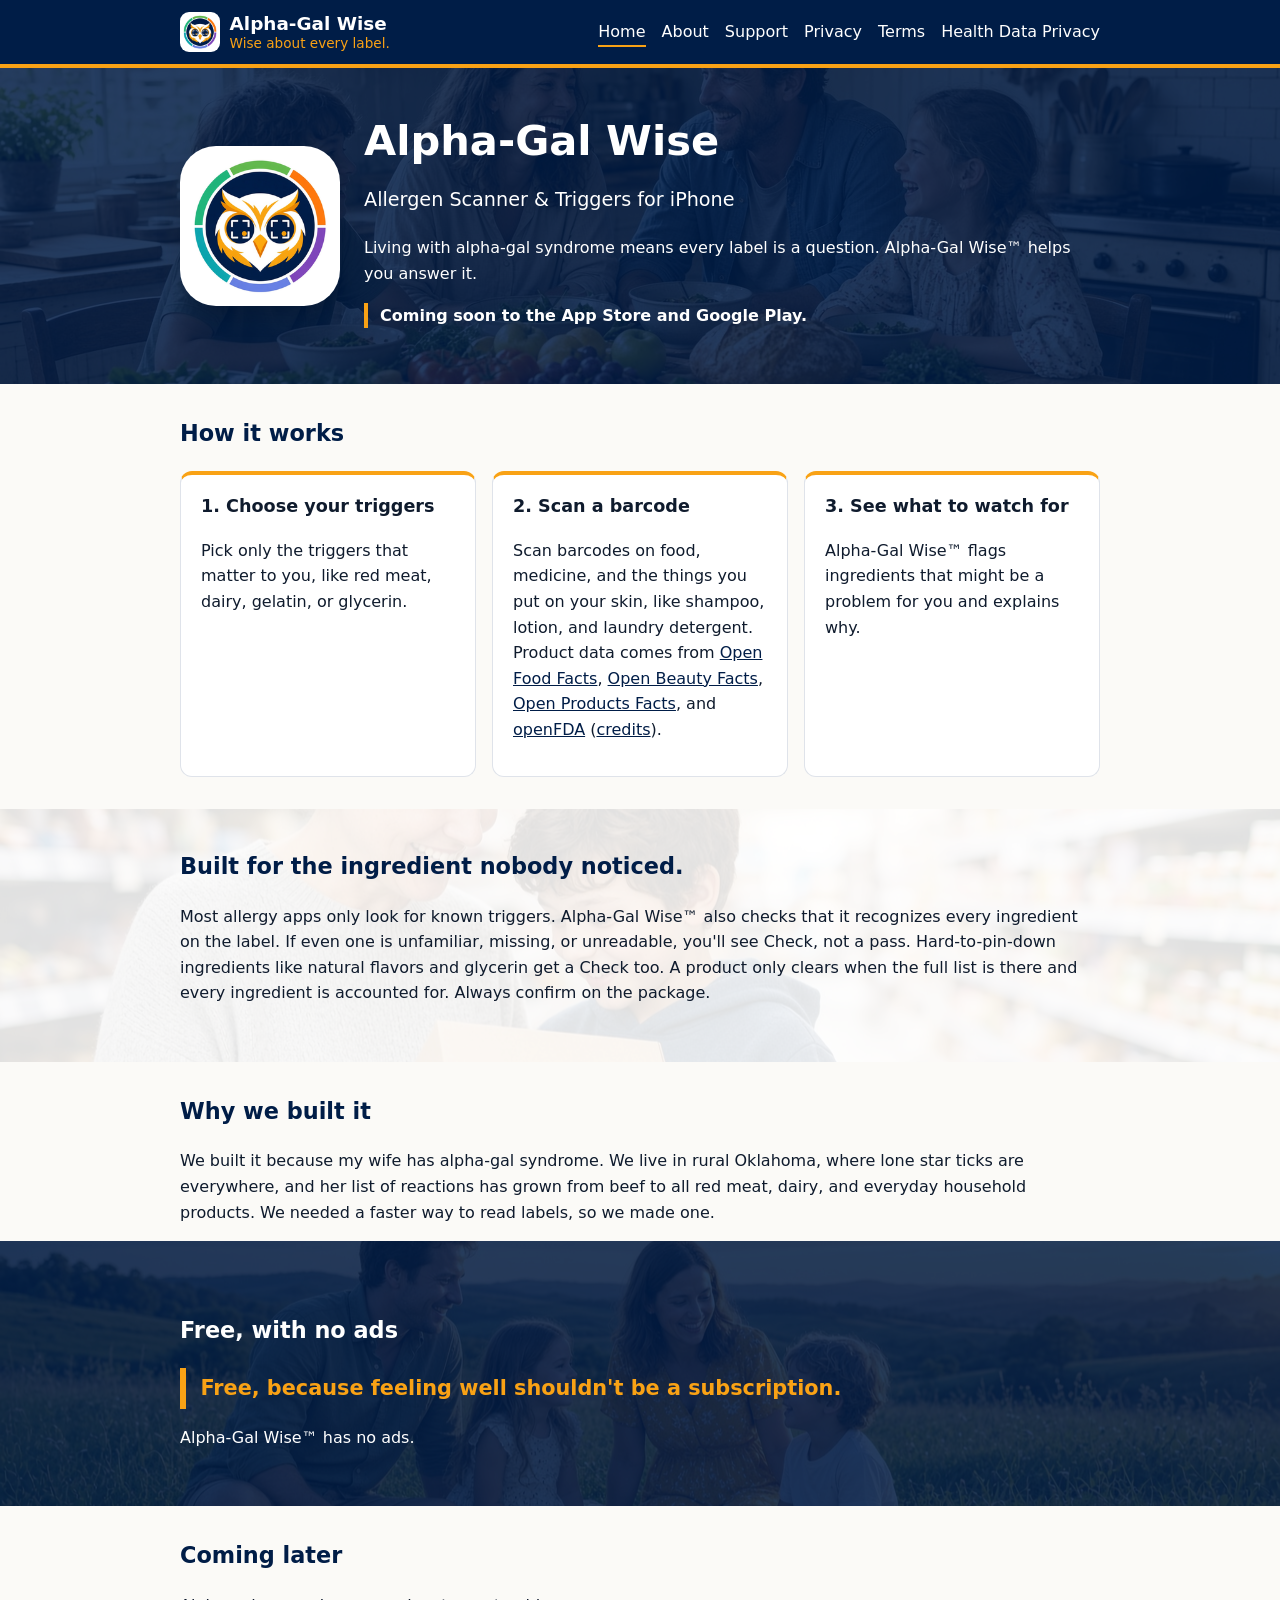
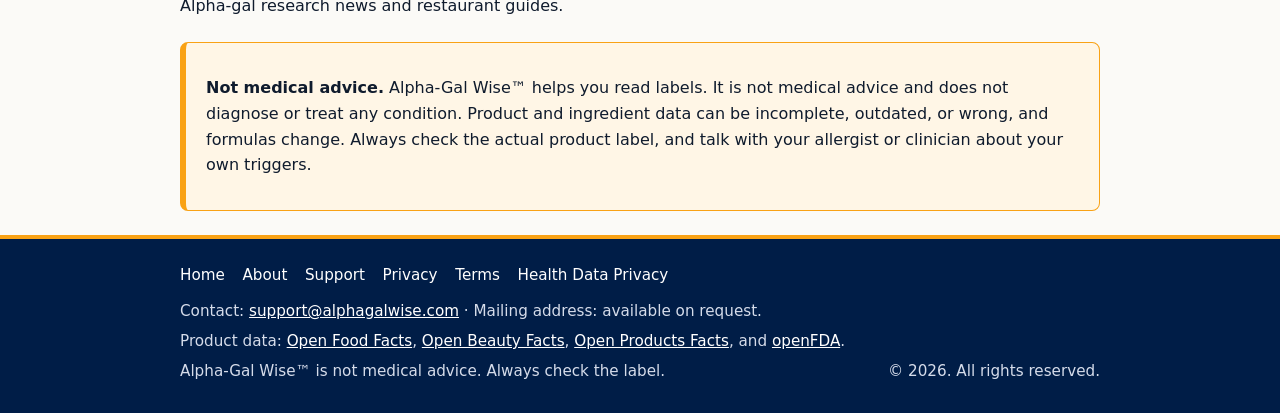
==== index.html @ 7f1a2534 "Footer: copyright right-aligned on the disclaimer line" ====
<!doctype html>
<html lang="en">
<head>
<meta charset="utf-8">
<meta name="viewport" content="width=device-width, initial-scale=1">
<title>Alpha-Gal Wise | Allergen Scanner & Triggers</title>
<meta name="description" content="Choose your alpha-gal triggers and scan barcodes on food, medicine, and personal care products to see which ingredients might be a problem for you.">
<link rel="canonical" href="https://alphagalwise.com/">
<link rel="icon" href="/favicon.ico" sizes="any">
<link rel="icon" type="image/png" sizes="32x32" href="/assets/favicon-32.png">
<link rel="apple-touch-icon" href="/assets/apple-touch-icon.png">
<link rel="stylesheet" href="/assets/style.css">
<meta property="og:title" content="Alpha-Gal Wise | Allergen Scanner & Triggers">
<meta property="og:description" content="Choose your alpha-gal triggers and scan barcodes on food, medicine, and personal care products to see which ingredients might be a problem for you.">
<meta property="og:image" content="https://alphagalwise.com/assets/og-image.png">
<meta property="og:image:width" content="1200">
<meta property="og:image:height" content="630">
<meta property="og:image:alt" content="Alpha-Gal Wise app icon with the slogan: Free, because feeling well shouldn't be a subscription.">
<meta property="og:url" content="https://alphagalwise.com/">
<meta property="og:type" content="website">
<meta property="og:site_name" content="Alpha-Gal Wise">
<meta name="twitter:card" content="summary_large_image">
<meta name="theme-color" content="#001D47">
</head>
<body>
<a class="skip" href="#main">Skip to main content</a>
<header class="site"><div class="wrap">
<a class="brand" href="/"><img src="/assets/icon-256.png" alt="" width="40" height="40"><span class="brand-text"><span class="brand-name">Alpha-Gal Wise</span><span class="tagline">Wise about every label.</span></span></a>
<nav aria-label="Main"><ul><li><a href="index.html" aria-current="page">Home</a></li><li><a href="about.html">About</a></li><li><a href="support.html">Support</a></li><li><a href="privacy.html">Privacy</a></li><li><a href="terms.html">Terms</a></li><li><a href="health-data-privacy.html">Health Data Privacy</a></li></ul></nav>
</div></header>
<main id="main" class="wrap">

<section class="hero bleed photo-navy" style="--img:url(/assets/mock/kitchen.jpg)" aria-labelledby="h1">
<img src="/assets/icon-256.png" alt="Alpha-Gal Wise app icon" width="160" height="160">
<div>
<h1 id="h1">Alpha-Gal Wise</h1>
<p class="lead">Allergen Scanner &amp; Triggers for iPhone</p>
<p>Living with alpha-gal syndrome means every label is a question. Alpha-Gal Wise&trade; helps you answer it.</p>
<p class="soon">Coming soon to the App Store and Google Play.</p>
</div>
</section>

<h2>How it works</h2>
<div class="grid">
<div class="card"><h3>1. Choose your triggers</h3><p>Pick only the triggers that matter to you, like red meat, dairy, gelatin, or glycerin.</p></div>
<div class="card"><h3>2. Scan a barcode</h3><p>Scan barcodes on food, medicine, and the things you put on your skin, like shampoo, lotion, and laundry detergent. Product data comes from <a href="https://world.openfoodfacts.org" target="_blank" rel="noopener">Open Food Facts</a>, <a href="https://world.openbeautyfacts.org" target="_blank" rel="noopener">Open Beauty Facts</a>, <a href="https://world.openproductsfacts.org" target="_blank" rel="noopener">Open Products Facts</a>, and <a href="https://open.fda.gov" target="_blank" rel="noopener">openFDA</a> (<a href="/support.html#credits">credits</a>).</p></div>
<div class="card"><h3>3. See what to watch for</h3><p>Alpha-Gal Wise&trade; flags ingredients that might be a problem for you and explains why.</p></div>
</div>

<section class="feature bleed photo-white" style="--img:url(/assets/mock/grocery.jpg)" aria-labelledby="unknowns">
<h2 id="unknowns">Built for the ingredient nobody noticed.</h2>
<p>Most allergy apps only look for known triggers. Alpha-Gal Wise&trade; also checks that it recognizes every ingredient on the label. If even one is unfamiliar, missing, or unreadable, you'll see Check, not a pass. Hard-to-pin-down ingredients like natural flavors and glycerin get a Check too. A product only clears when the full list is there and every ingredient is accounted for. Always confirm on the package.</p>
</section>

<h2>Why we built it</h2>
<p>We built it because my wife has alpha-gal syndrome. We live in rural Oklahoma, where lone star ticks are everywhere, and her list of reactions has grown from beef to all red meat, dairy, and everyday household products. We needed a faster way to read labels, so we made one.</p>

<section class="bleed photo-navy" style="--img:url(/assets/mock/picnic.jpg)">
<h2>Free, with no ads</h2>
<p class="slogan">Free, because feeling well shouldn't be a subscription.</p>
<p>Alpha-Gal Wise&trade; has no ads.</p>
</section>

<h2>Coming later</h2>
<p>Alpha-gal research news and restaurant guides.</p>

<div class="notice" role="note"><p><strong>Not medical advice.</strong> Alpha-Gal Wise&trade; helps you read labels. It is not medical advice and does not diagnose or treat any condition. Product and ingredient data can be incomplete, outdated, or wrong, and formulas change. Always check the actual product label, and talk with your allergist or clinician about your own triggers.</p></div>

</main>
<footer class="site"><div class="wrap">
<nav aria-label="Footer"><ul><li><a href="index.html">Home</a></li><li><a href="about.html">About</a></li><li><a href="support.html">Support</a></li><li><a href="privacy.html">Privacy</a></li><li><a href="terms.html">Terms</a></li><li><a href="health-data-privacy.html">Health Data Privacy</a></li></ul></nav>
<p>Contact: <a href="mailto:support@alphagalwise.com">support@alphagalwise.com</a> &middot; Mailing address: available on request.</p>
<p>Product data: <a href="https://world.openfoodfacts.org" target="_blank" rel="noopener">Open Food Facts</a>, <a href="https://world.openbeautyfacts.org" target="_blank" rel="noopener">Open Beauty Facts</a>, <a href="https://world.openproductsfacts.org" target="_blank" rel="noopener">Open Products Facts</a>, and <a href="https://open.fda.gov" target="_blank" rel="noopener">openFDA</a>.</p>
<p class="foot-row"><span>Alpha-Gal Wise&trade; is not medical advice. Always check the label.</span><span class="foot-copy">&copy; 2026. All rights reserved.</span></p>
</div></footer>
</body>
</html>
---- assets/style.css ----
:root{--navy:#001D47;--amber:#F9A215;--bg:#fbfaf7;--fg:#0f1b2d;--muted:#4a5568;--accent:#001D47;--link:#001D47;--link-h:#1a3f7a;--card:#fff;--line:#dfe3ea;--warn:#fff6e6;--warn-line:#F9A215;--hdr:#001D47;--hdr-fg:#fff;--hdr-muted:#d5dcea}
*{box-sizing:border-box}
html{font-size:100%}
body{margin:0;font-family:system-ui,-apple-system,"Segoe UI",Roboto,Helvetica,Arial,sans-serif;line-height:1.6;color:var(--fg);background:var(--bg)}
a{color:var(--link)}a:hover{color:var(--link-h)}
:focus-visible{outline:3px solid var(--amber);outline-offset:2px}
.skip{position:absolute;left:-999px;top:0;background:var(--amber);color:var(--navy);padding:.5rem 1rem;z-index:10;font-weight:700}.skip:focus{left:0}
.wrap{max-width:60rem;margin:0 auto;padding:0 1.25rem}
header.site{background:var(--hdr);border-bottom:4px solid var(--amber)}
header.site .wrap{display:flex;flex-wrap:wrap;align-items:center;justify-content:space-between;gap:.75rem;padding-top:.75rem;padding-bottom:.75rem}
.brand{display:flex;align-items:center;gap:.6rem;text-decoration:none;color:var(--hdr-fg)}
.brand:hover{color:var(--hdr-fg)}
.brand img{width:40px;height:40px;border-radius:9px}
.brand-text{display:flex;flex-direction:column;line-height:1.2}
.brand-name{font-weight:700;font-size:1.15rem}
.tagline{font-size:.85rem;color:var(--amber);font-weight:500}
nav ul{list-style:none;margin:0;padding:0;display:flex;flex-wrap:wrap;gap:.25rem 1rem}
nav a{text-decoration:none;font-weight:500;padding:.25rem 0}
header.site nav a{color:var(--hdr-fg)}header.site nav a:hover{color:var(--amber)}
nav a[aria-current=page]{border-bottom:2px solid var(--amber)}
main{padding:2rem 0 3rem}
h1{font-size:clamp(1.8rem,4vw,2.6rem);line-height:1.2;margin:.2em 0 .4em;color:var(--accent)}
h2{font-size:1.4rem;margin-top:2rem;color:var(--accent)}h3{font-size:1.1rem;margin-top:1.5rem}
.hero{display:grid;grid-template-columns:1fr;gap:1.5rem;align-items:center}
.hero img{width:160px;height:160px;border-radius:36px;box-shadow:0 8px 24px rgba(0,0,0,.15)}
@media(min-width:44rem){.hero{grid-template-columns:auto 1fr}}
.lead{font-size:1.2rem;color:var(--muted)}
.soon{font-weight:600;color:var(--fg);border-left:4px solid var(--amber);padding-left:.75rem}
.slogan{font-size:1.3rem;font-weight:700;color:var(--accent);border-left:6px solid var(--amber);padding:.25rem 0 .25rem .9rem;margin:1rem 0}
.feature{background:var(--card);border:1px solid var(--line);border-left:6px solid var(--amber);border-radius:12px;padding:.25rem 1.25rem 1rem;margin-top:2rem}
.feature h2{margin-top:1rem}
.grid{display:grid;gap:1rem;grid-template-columns:repeat(auto-fit,minmax(15rem,1fr));margin-top:1rem}
.card{background:var(--card);border:1px solid var(--line);border-top:4px solid var(--amber);border-radius:12px;padding:1.1rem 1.25rem}
.card h3{margin-top:0}
.notice{background:var(--warn);border:1px solid var(--warn-line);border-left-width:6px;border-radius:8px;padding:1rem 1.25rem;margin:1.5rem 0}
.btn{display:inline-block;background:var(--amber);color:var(--navy);text-decoration:none;padding:.7rem 1.2rem;border-radius:10px;font-weight:700}.btn:hover{background:#ffb84a;color:var(--navy)}
details{background:var(--card);border:1px solid var(--line);border-radius:10px;padding:.75rem 1rem;margin:.6rem 0}
summary{cursor:pointer;font-weight:600}
blockquote{margin:1rem 0;padding:.25rem 1rem;border-left:4px solid var(--amber);background:var(--card)}
footer.site{border-top:4px solid var(--amber);background:var(--hdr);padding:1.5rem 0;font-size:.95rem;color:var(--hdr-muted)}
footer.site a{color:#fff}footer.site a:hover{color:var(--amber)}
footer.site ul{list-style:none;padding:0;margin:0 0 .75rem;display:flex;flex-wrap:wrap;gap:.25rem 1.1rem}
footer.site p{margin:.35rem 0}
@media(prefers-color-scheme:dark){:root{--bg:#001D47;--fg:#eef2f8;--muted:#c3cde0;--accent:#F9A215;--link:#F9A215;--link-h:#ffc766;--card:#0a2b5e;--line:#23457a;--warn:#0a2b5e;--warn-line:#F9A215;--hdr:#00142f;--hdr-muted:#c3cde0}}
@media(prefers-reduced-motion:reduce){*{transition:none!important;animation:none!important}}

/* MOCKUP: photo section backgrounds */
body{overflow-x:clip}
main:has(.hero.bleed){padding-top:0}
.bleed{position:relative;isolation:isolate;margin-left:calc(50% - 50vw);margin-right:calc(50% - 50vw);padding:2.5rem max(1.25rem,calc(50vw - 30rem + 1.25rem));background:var(--img) center/cover no-repeat;border:0;border-radius:0}
.bleed::before{content:"";position:absolute;inset:0;z-index:-1}
.photo-navy::before{background:rgba(0,29,71,var(--ov,.85))}
.photo-white::before{background:rgba(255,255,255,var(--ov,.88))}
.photo-navy p,.photo-navy .lead,.photo-navy h1,.photo-navy h2,.photo-navy .soon{color:#fff}
.photo-navy .slogan{color:#F9A215;border-left-color:#F9A215}
.photo-white h2{color:#001D47}.photo-white p{color:#0f1b2d}
.hero.bleed{margin-top:0}
.feature.bleed{margin-top:2rem}.feature.bleed h2{margin-top:0}
.photo-navy a{color:#fff}
.bleed.about-free{margin:2rem calc(50% - 50vw)}
.photo-navy.warm::before{background:linear-gradient(rgba(74,38,20,.74),rgba(130,68,26,.80))}
.photo-navy.warm .slogan{color:#FFE2A8;border-left-color:#F9A215}

.foot-row{display:flex;flex-wrap:wrap;justify-content:space-between;gap:.25rem 1rem}
.foot-copy{margin-left:auto;text-align:right}
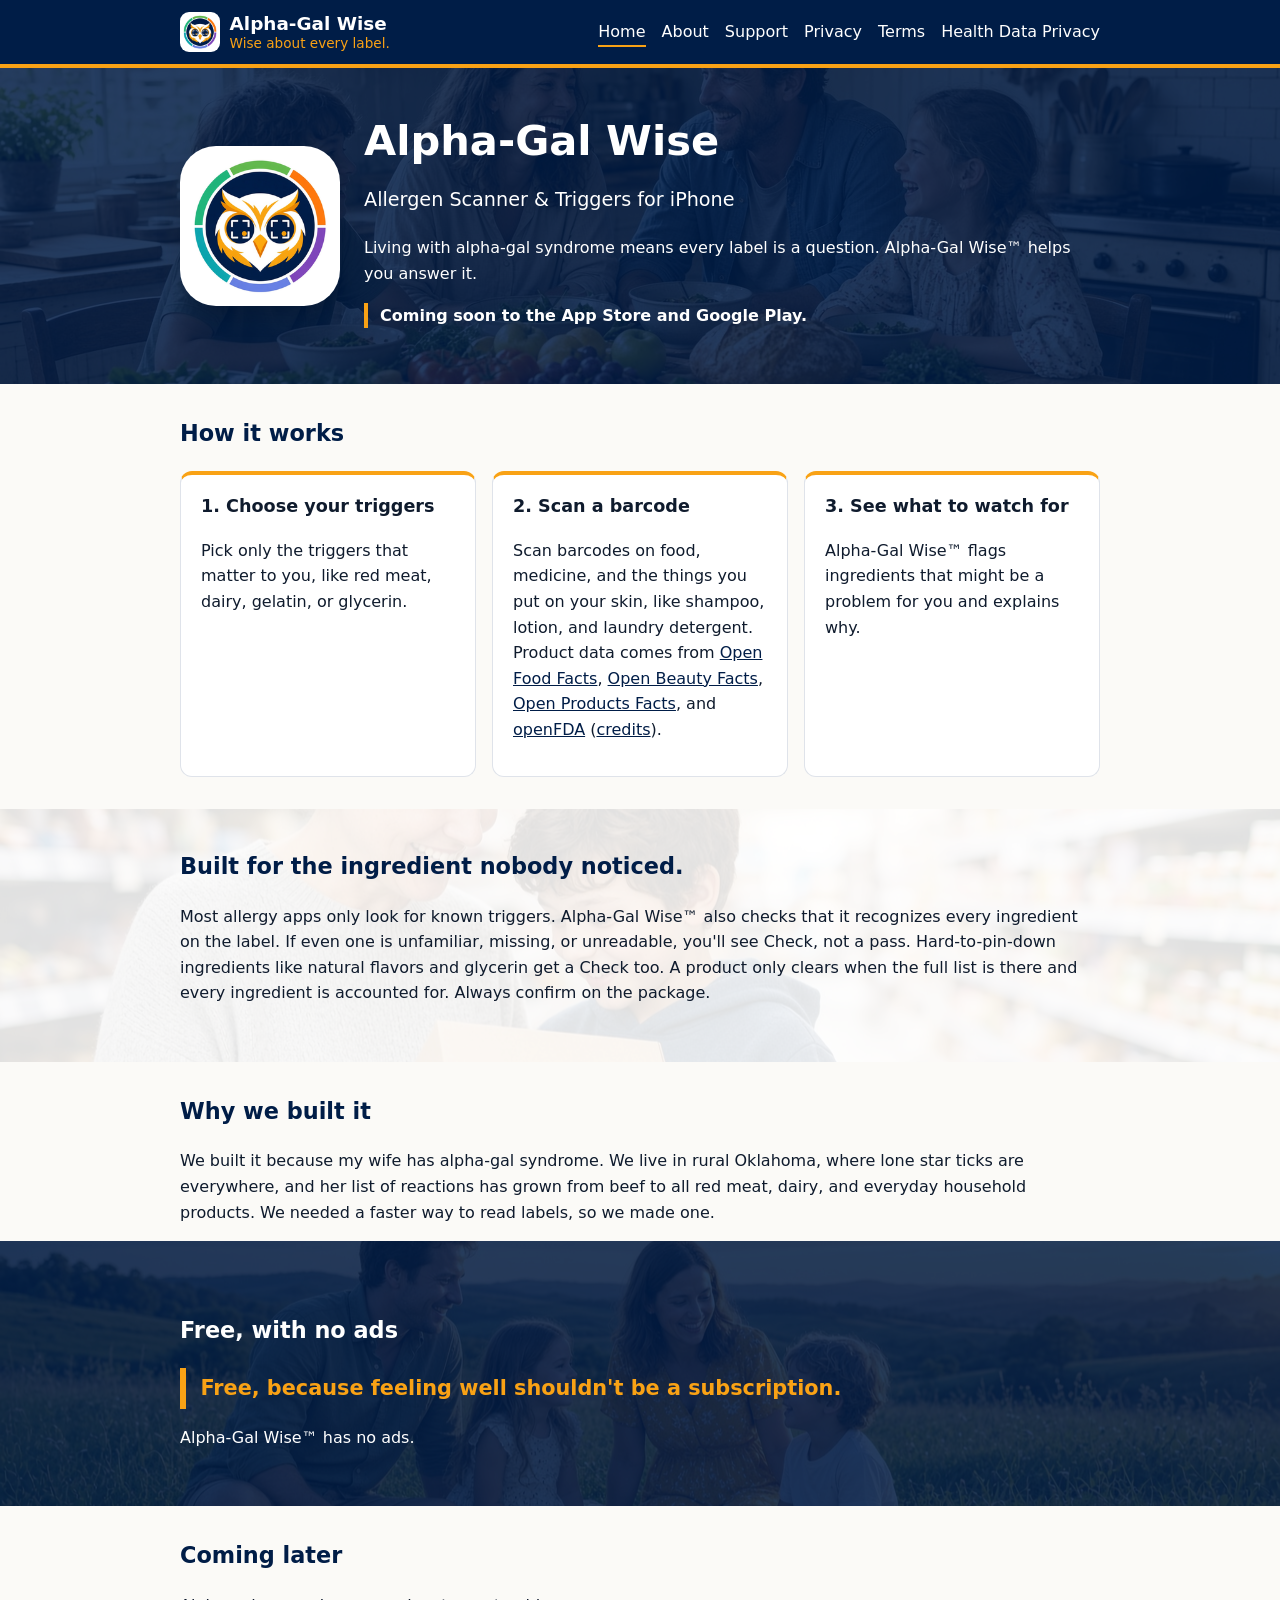
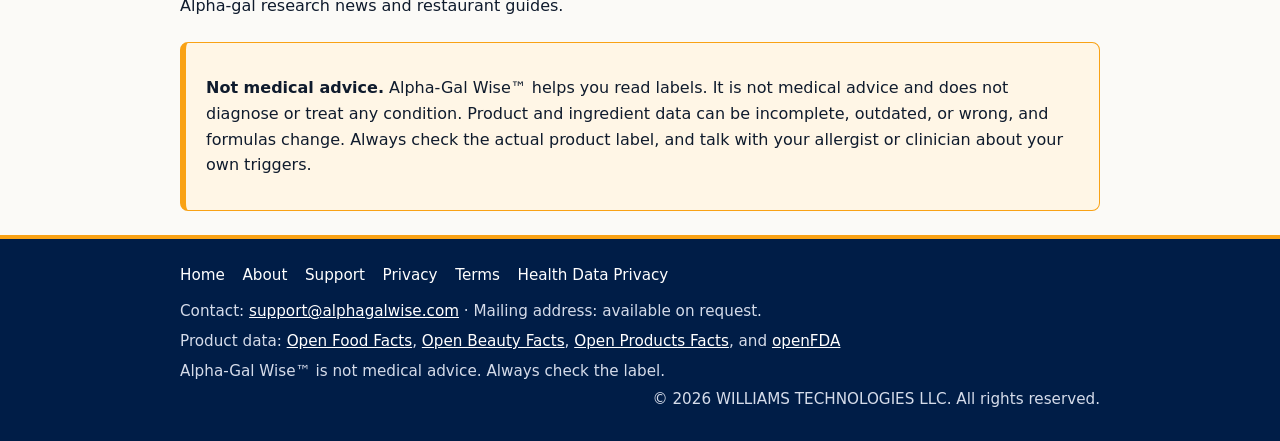
==== commit 04108780: "Unified footer on all pages" ====
--- a/index.html
+++ b/index.html
@@ -70,8 +70,8 @@
 <footer class="site"><div class="wrap">
 <nav aria-label="Footer"><ul><li><a href="index.html">Home</a></li><li><a href="about.html">About</a></li><li><a href="support.html">Support</a></li><li><a href="privacy.html">Privacy</a></li><li><a href="terms.html">Terms</a></li><li><a href="health-data-privacy.html">Health Data Privacy</a></li></ul></nav>
 <p>Contact: <a href="mailto:support@alphagalwise.com">support@alphagalwise.com</a> &middot; Mailing address: available on request.</p>
-<p>Product data: <a href="https://world.openfoodfacts.org" target="_blank" rel="noopener">Open Food Facts</a>, <a href="https://world.openbeautyfacts.org" target="_blank" rel="noopener">Open Beauty Facts</a>, <a href="https://world.openproductsfacts.org" target="_blank" rel="noopener">Open Products Facts</a>, and <a href="https://open.fda.gov" target="_blank" rel="noopener">openFDA</a>.</p>
-<p class="foot-row"><span>Alpha-Gal Wise&trade; is not medical advice. Always check the label.</span><span class="foot-copy">&copy; 2026. All rights reserved.</span></p>
+<p>Product data: <a href="https://world.openfoodfacts.org/" target="_blank" rel="noopener">Open Food Facts</a>, <a href="https://world.openbeautyfacts.org/" target="_blank" rel="noopener">Open Beauty Facts</a>, <a href="https://world.openproductsfacts.org/" target="_blank" rel="noopener">Open Products Facts</a>, and <a href="https://open.fda.gov/" target="_blank" rel="noopener">openFDA</a></p>
+<p class="foot-row"><span>Alpha-Gal Wise&trade; is not medical advice. Always check the label.</span><span class="foot-copy">&copy; 2026 WILLIAMS TECHNOLOGIES LLC. All rights reserved.</span></p>
 </div></footer>
 </body>
 </html>
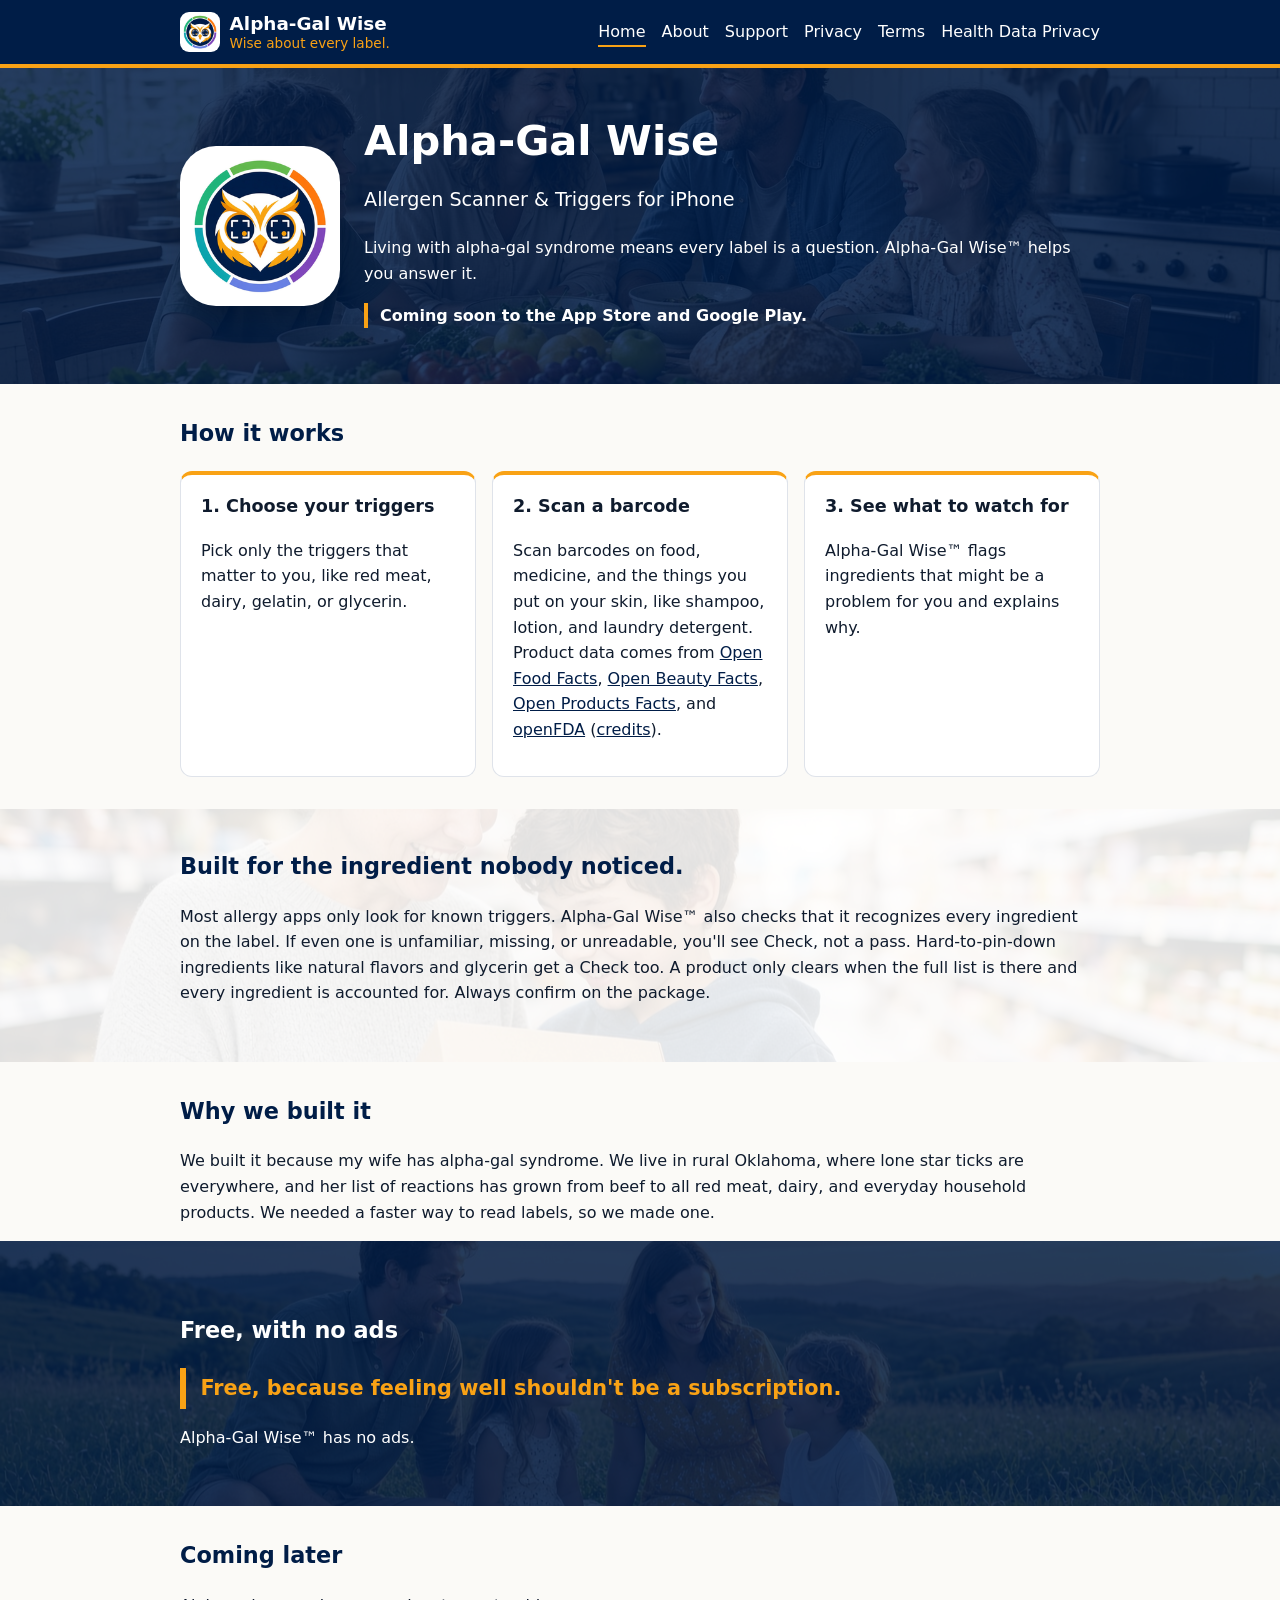
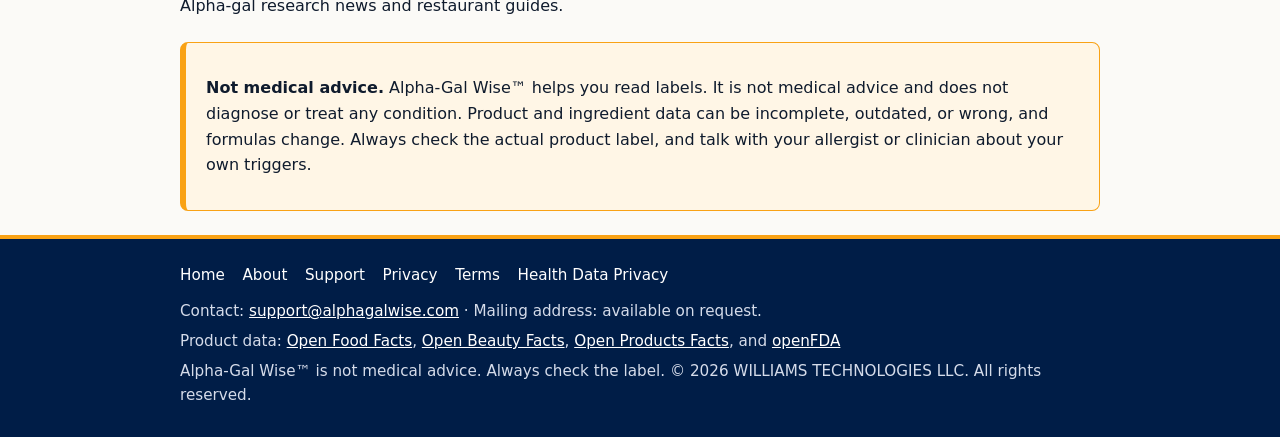
==== commit 0d9f32da: "Footer: single line, not right-aligned" ====
--- a/index.html
+++ b/index.html
@@ -71,7 +71,7 @@
 <nav aria-label="Footer"><ul><li><a href="index.html">Home</a></li><li><a href="about.html">About</a></li><li><a href="support.html">Support</a></li><li><a href="privacy.html">Privacy</a></li><li><a href="terms.html">Terms</a></li><li><a href="health-data-privacy.html">Health Data Privacy</a></li></ul></nav>
 <p>Contact: <a href="mailto:support@alphagalwise.com">support@alphagalwise.com</a> &middot; Mailing address: available on request.</p>
 <p>Product data: <a href="https://world.openfoodfacts.org/" target="_blank" rel="noopener">Open Food Facts</a>, <a href="https://world.openbeautyfacts.org/" target="_blank" rel="noopener">Open Beauty Facts</a>, <a href="https://world.openproductsfacts.org/" target="_blank" rel="noopener">Open Products Facts</a>, and <a href="https://open.fda.gov/" target="_blank" rel="noopener">openFDA</a></p>
-<p class="foot-row"><span>Alpha-Gal Wise&trade; is not medical advice. Always check the label.</span><span class="foot-copy">&copy; 2026 WILLIAMS TECHNOLOGIES LLC. All rights reserved.</span></p>
+<p>Alpha-Gal Wise&trade; is not medical advice. Always check the label. &copy; 2026 WILLIAMS TECHNOLOGIES LLC. All rights reserved.</p>
 </div></footer>
 </body>
 </html>
--- a/assets/style.css
+++ b/assets/style.css
@@ -61,5 +61,3 @@
 .photo-navy.warm::before{background:linear-gradient(rgba(74,38,20,.74),rgba(130,68,26,.80))}
 .photo-navy.warm .slogan{color:#FFE2A8;border-left-color:#F9A215}
 
-.foot-row{display:flex;flex-wrap:wrap;justify-content:space-between;gap:.25rem 1rem}
-.foot-copy{margin-left:auto;text-align:right}
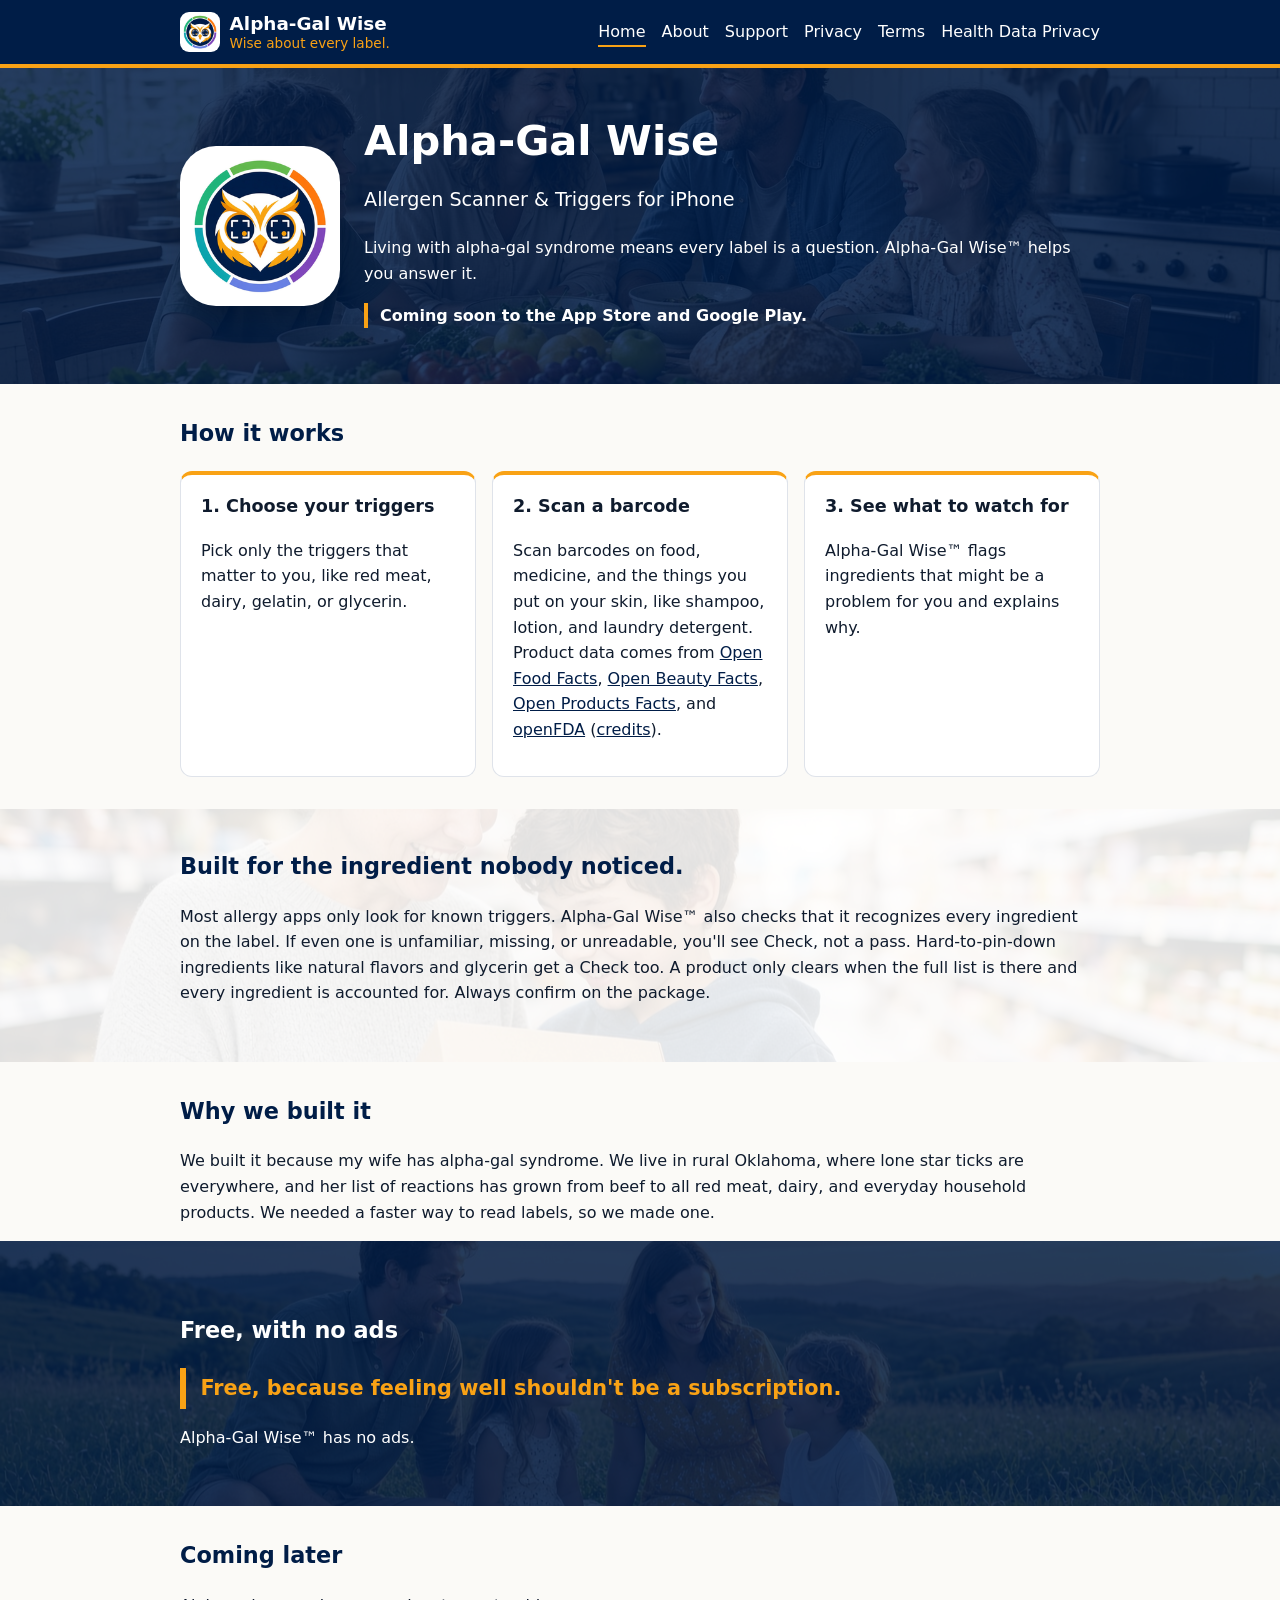
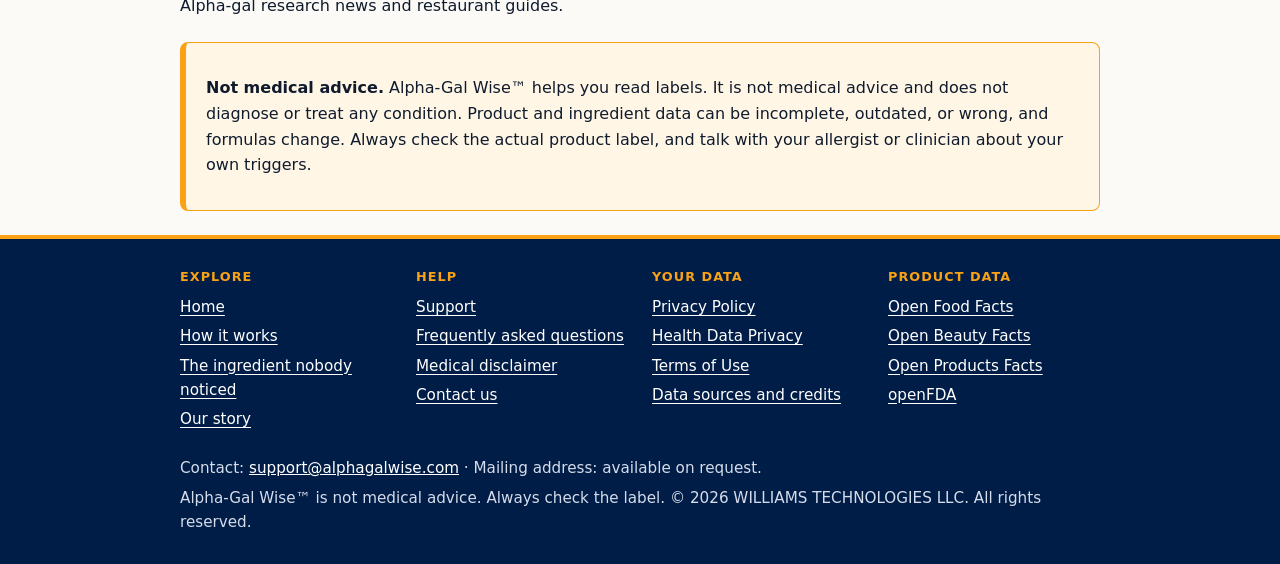
==== commit 898d5140: "Footer: table-of-contents layout on all pages" ====
--- a/index.html
+++ b/index.html
@@ -21,12 +21,14 @@
 <meta property="og:site_name" content="Alpha-Gal Wise">
 <meta name="twitter:card" content="summary_large_image">
 <meta name="theme-color" content="#001D47">
+<script src="/assets/header.js" defer></script>
 </head>
 <body>
 <a class="skip" href="#main">Skip to main content</a>
 <header class="site"><div class="wrap">
 <a class="brand" href="/"><img src="/assets/icon-256.png" alt="" width="40" height="40"><span class="brand-text"><span class="brand-name">Alpha-Gal Wise</span><span class="tagline">Wise about every label.</span></span></a>
-<nav aria-label="Main"><ul><li><a href="index.html" aria-current="page">Home</a></li><li><a href="about.html">About</a></li><li><a href="support.html">Support</a></li><li><a href="privacy.html">Privacy</a></li><li><a href="terms.html">Terms</a></li><li><a href="health-data-privacy.html">Health Data Privacy</a></li></ul></nav>
+<button class="menu-btn" type="button" aria-expanded="false" aria-controls="main-nav" aria-label="Menu"><span></span><span></span><span></span></button>
+<nav aria-label="Main" id="main-nav"><ul><li><a href="index.html" aria-current="page">Home</a></li><li><a href="about.html">About</a></li><li><a href="support.html">Support</a></li><li><a href="privacy.html">Privacy</a></li><li><a href="terms.html">Terms</a></li><li><a href="health-data-privacy.html">Health Data Privacy</a></li></ul></nav>
 </div></header>
 <main id="main" class="wrap">
 
@@ -40,7 +42,7 @@
 </div>
 </section>
 
-<h2>How it works</h2>
+<h2 id="how-it-works">How it works</h2>
 <div class="grid">
 <div class="card"><h3>1. Choose your triggers</h3><p>Pick only the triggers that matter to you, like red meat, dairy, gelatin, or glycerin.</p></div>
 <div class="card"><h3>2. Scan a barcode</h3><p>Scan barcodes on food, medicine, and the things you put on your skin, like shampoo, lotion, and laundry detergent. Product data comes from <a href="https://world.openfoodfacts.org" target="_blank" rel="noopener">Open Food Facts</a>, <a href="https://world.openbeautyfacts.org" target="_blank" rel="noopener">Open Beauty Facts</a>, <a href="https://world.openproductsfacts.org" target="_blank" rel="noopener">Open Products Facts</a>, and <a href="https://open.fda.gov" target="_blank" rel="noopener">openFDA</a> (<a href="/support.html#credits">credits</a>).</p></div>
@@ -68,9 +70,13 @@
 
 </main>
 <footer class="site"><div class="wrap">
-<nav aria-label="Footer"><ul><li><a href="index.html">Home</a></li><li><a href="about.html">About</a></li><li><a href="support.html">Support</a></li><li><a href="privacy.html">Privacy</a></li><li><a href="terms.html">Terms</a></li><li><a href="health-data-privacy.html">Health Data Privacy</a></li></ul></nav>
+<nav class="ftoc" aria-label="Footer">
+<div class="fcol"><h2>Explore</h2><ul><li><a href="/index.html">Home</a></li><li><a href="/index.html#how-it-works">How it works</a></li><li><a href="/index.html#unknowns">The ingredient nobody noticed</a></li><li><a href="/about.html">Our story</a></li></ul></div>
+<div class="fcol"><h2>Help</h2><ul><li><a href="/support.html">Support</a></li><li><a href="/support.html#faq">Frequently asked questions</a></li><li><a href="/support.html#medical-disclaimer">Medical disclaimer</a></li><li><a href="/about.html#contact">Contact us</a></li></ul></div>
+<div class="fcol"><h2>Your data</h2><ul><li><a href="/privacy.html">Privacy Policy</a></li><li><a href="/health-data-privacy.html">Health Data Privacy</a></li><li><a href="/terms.html">Terms of Use</a></li><li><a href="/support.html#credits">Data sources and credits</a></li></ul></div>
+<div class="fcol"><h2>Product data</h2><ul><li><a href="https://world.openfoodfacts.org/" target="_blank" rel="noopener">Open Food Facts</a></li><li><a href="https://world.openbeautyfacts.org/" target="_blank" rel="noopener">Open Beauty Facts</a></li><li><a href="https://world.openproductsfacts.org/" target="_blank" rel="noopener">Open Products Facts</a></li><li><a href="https://open.fda.gov/" target="_blank" rel="noopener">openFDA</a></li></ul></div>
+</nav>
 <p>Contact: <a href="mailto:support@alphagalwise.com">support@alphagalwise.com</a> &middot; Mailing address: available on request.</p>
-<p>Product data: <a href="https://world.openfoodfacts.org/" target="_blank" rel="noopener">Open Food Facts</a>, <a href="https://world.openbeautyfacts.org/" target="_blank" rel="noopener">Open Beauty Facts</a>, <a href="https://world.openproductsfacts.org/" target="_blank" rel="noopener">Open Products Facts</a>, and <a href="https://open.fda.gov/" target="_blank" rel="noopener">openFDA</a></p>
 <p>Alpha-Gal Wise&trade; is not medical advice. Always check the label. &copy; 2026 WILLIAMS TECHNOLOGIES LLC. All rights reserved.</p>
 </div></footer>
 </body>
--- a/assets/style.css
+++ b/assets/style.css
@@ -61,3 +61,28 @@
 .photo-navy.warm::before{background:linear-gradient(rgba(74,38,20,.74),rgba(130,68,26,.80))}
 .photo-navy.warm .slogan{color:#FFE2A8;border-left-color:#F9A215}
 
+
+/* Sticky header + mobile menu */
+header.site{position:sticky;top:0;z-index:50}
+html{scroll-padding-top:5.5rem}
+.menu-btn{display:none;background:none;border:2px solid var(--hdr-muted);border-radius:8px;padding:.45rem .5rem;cursor:pointer;flex-direction:column;gap:4px}
+.menu-btn span{display:block;width:22px;height:2px;background:var(--hdr-fg);border-radius:2px}
+.menu-btn:focus-visible{outline:3px solid var(--amber);outline-offset:2px}
+@media (max-width:720px){
+ header.site.compact .menu-btn{display:flex}
+ header.site.compact .wrap{flex-wrap:nowrap}
+ header.site.compact .tagline{display:none}
+ header.site.compact nav{display:none;position:absolute;left:0;right:0;top:100%;background:var(--hdr);border-bottom:4px solid var(--amber);padding:.5rem 1.25rem 1rem}
+ header.site.compact.open nav{display:block}
+ header.site.compact nav ul{flex-direction:column;gap:.25rem}
+ header.site.compact nav a{display:block;padding:.6rem 0}
+}
+@media (max-width:720px){ header.site.fixed{position:fixed;left:0;right:0;top:0} html{overflow-anchor:none} }
+
+.about-photo{float:right;width:min(42%,320px);margin:.3rem 0 1rem 1.5rem}
+.about-photo img{display:block;width:100%;height:auto;border-radius:12px;border:4px solid #fff;box-shadow:0 4px 14px rgba(0,0,0,.18)}
+.about-photo figcaption{font-size:.85rem;color:var(--muted);text-align:center;margin-top:.35rem}
+@media (max-width:600px){.about-photo{float:none;width:100%;max-width:360px;margin:0 auto 1.25rem}}
+.photo-navy .about-photo figcaption{color:#FFE2A8}
+
+.ftoc{display:grid;grid-template-columns:repeat(4,1fr);gap:1.25rem 1.5rem;margin:.25rem 0 1.25rem}.ftoc h2{font-size:.8rem;letter-spacing:.08em;text-transform:uppercase;color:var(--amber);margin:0 0 .5rem}footer.site .ftoc ul{display:block;margin:0}footer.site .ftoc a{text-decoration:underline;text-underline-offset:3px}.ftoc li{margin:.3rem 0}@media(max-width:760px){.ftoc{grid-template-columns:1fr 1fr}}
